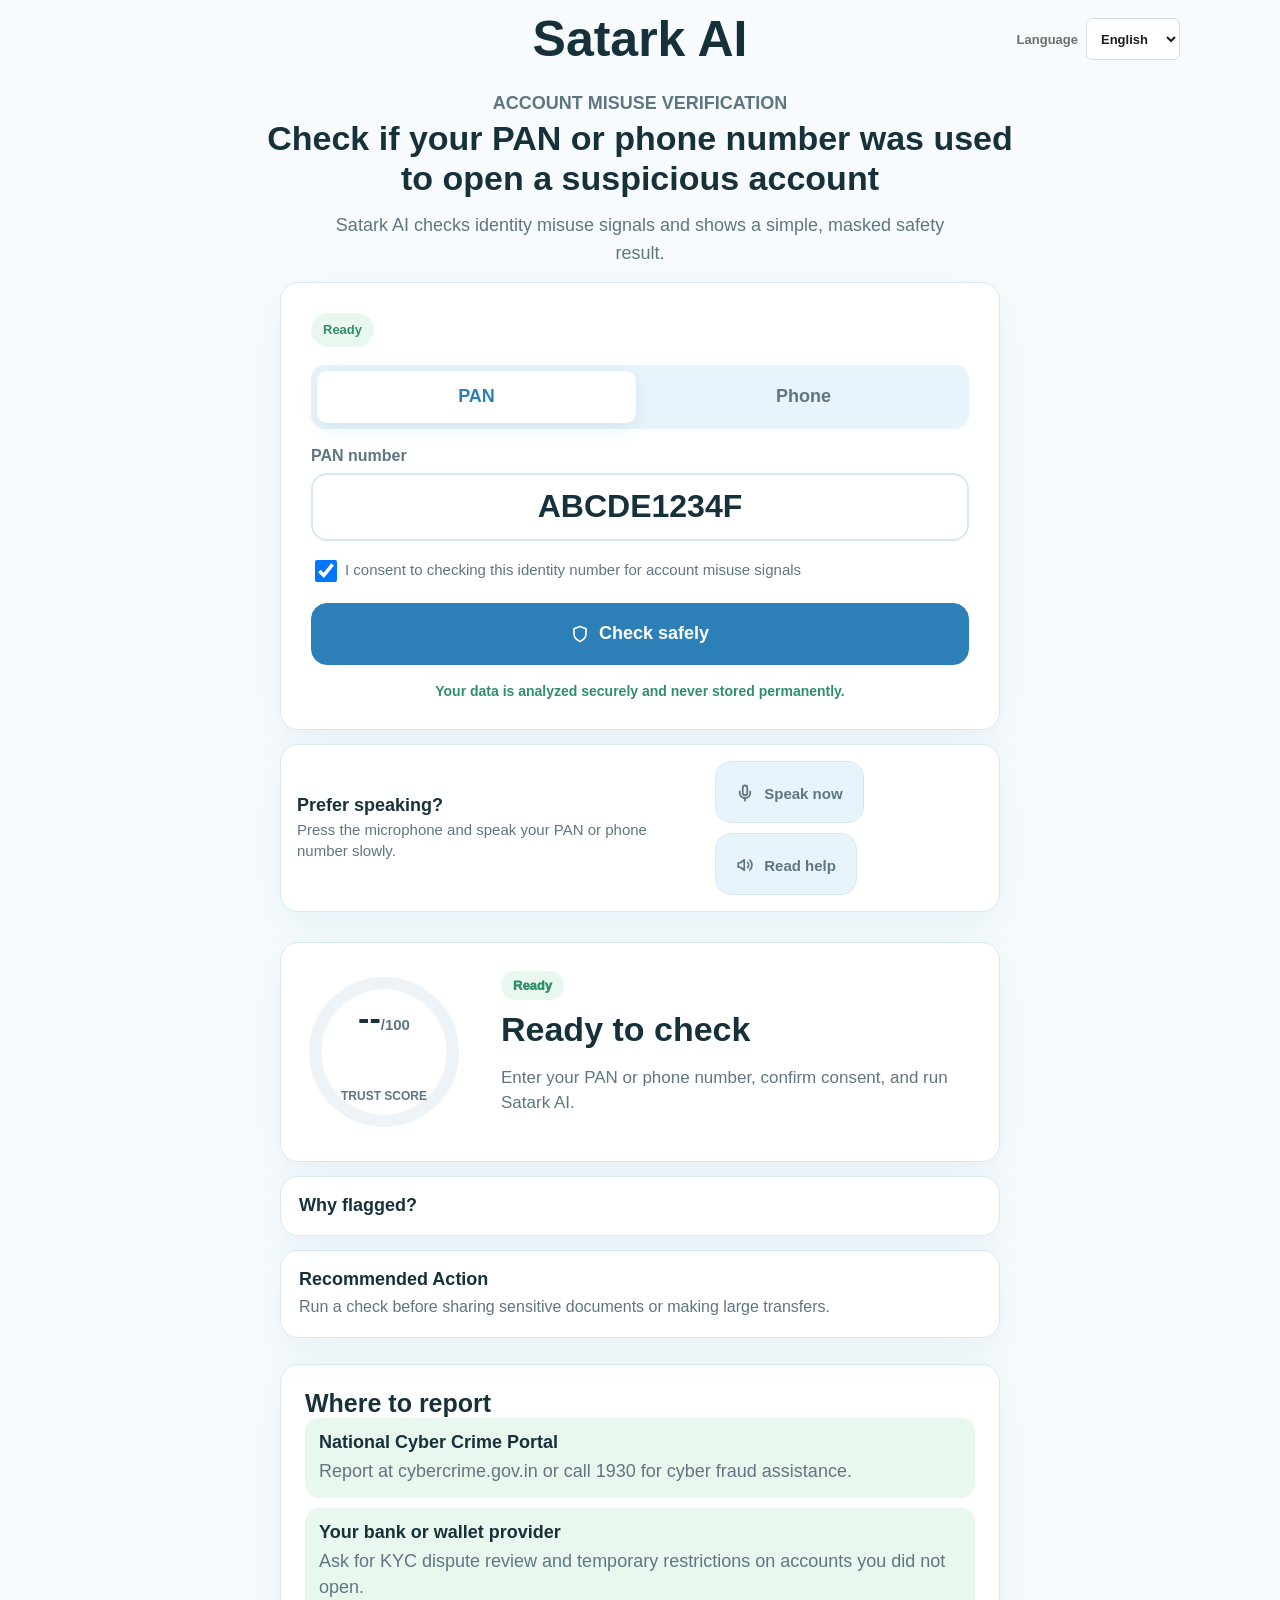
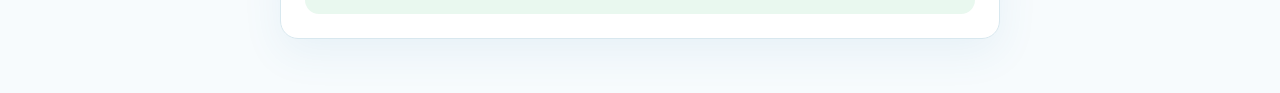
==== frontend/selfcheck.html @ 725f992f "Build adaptive mule intelligence prototype" ====
<!doctype html>
<html lang="en">
  <head>
    <meta charset="utf-8" />
    <meta name="viewport" content="width=device-width, initial-scale=1" />
    <title>Satark AI</title>
    <link rel="stylesheet" href="styles.css" />
  </head>
  <body class="selfcheck-page satark-page">
    <header class="satark-header">
      <div class="satark-brand">
        <h1>Satark AI</h1>
      </div>
      <div class="satark-header-actions">
        <label class="language-picker">
          <span data-i18n="language">Language</span>
          <select id="languageSelect" aria-label="Language">
            <option value="en">English</option>
            <option value="hi">हिन्दी</option>
            <option value="mr">मराठी</option>
            <option value="ta">தமிழ்</option>
            <option value="te">తెలుగు</option>
            <option value="pa">ਪੰਜਾਬੀ</option>
            <option value="kn">ಕನ್ನಡ</option>
            <option value="bn">বাংলা</option>
          </select>
        </label>
      </div>
    </header>

    <main class="satark-shell">
      <section class="satark-detection">
        <div class="satark-hero-copy">
          <p class="eyebrow" data-i18n="misuseVerification">Account misuse verification</p>
          <h2 data-i18n="heroTitle">Check if your PAN or phone number was used to open a suspicious account</h2>
          <p data-i18n="heroBody">Satark AI checks identity misuse signals and shows a simple, masked safety result.</p>
        </div>

        <form id="identityCheckForm" class="satark-search-card">
          <span id="consumerStatusBadge" class="satark-inline-status">Ready</span>

          <div class="satark-tabs" role="tablist" aria-label="Identity type">
            <button class="active" type="button" data-identity-type="pan">PAN</button>
            <button type="button" data-identity-type="phone">Phone</button>
          </div>

          <label class="satark-input-label">
            <span id="identityInputLabel">PAN number</span>
            <input name="identifier" value="ABCDE1234F" autocomplete="off" inputmode="text" required />
          </label>

          <label class="satark-consent">
            <input name="consent" type="checkbox" checked />
            <span data-i18n="consentText">I consent to checking this identity number for account misuse signals</span>
          </label>

          <button class="satark-primary" type="submit">
            <span data-icon="shield"></span>
            <span data-i18n="runSelfCheck">Check safely</span>
          </button>

          <p class="satark-microcopy" data-i18n="privacyCopy">Your data is analyzed securely and never stored permanently.</p>
        </form>

        <div class="satark-voice-card">
          <div>
            <strong data-i18n="voiceTitle">Prefer speaking?</strong>
            <span id="voiceStatus" data-i18n="voiceReady">Press the microphone and speak your PAN or phone number slowly.</span>
          </div>
          <div class="voice-actions">
            <button id="startVoice" class="satark-voice-button" type="button">
              <span data-icon="mic"></span>
              <span data-i18n="speakNow">Speak now</span>
            </button>
            <button id="readHelp" class="satark-soft-button" type="button">
              <span data-icon="volume"></span>
              <span data-i18n="readHelp">Read help</span>
            </button>
          </div>
        </div>
      </section>

      <section id="resultSection" class="satark-result-section" aria-live="polite">
        <div id="identityCheckResult" class="satark-result-card is-empty">
          <div class="satark-score-ring" style="--score: 0">
            <strong>--<small>/100</small></strong>
            <span data-i18n="trustScore">Trust Score</span>
          </div>
          <div class="satark-result-copy">
            <span class="satark-risk-badge safe" data-i18n="ready">Ready</span>
            <h2 data-i18n="readyToCheck">Ready to check</h2>
            <p data-i18n="readyBody">Enter your PAN or phone number, confirm consent, and run Satark AI.</p>
          </div>
        </div>

        <details id="whyFlagged" class="satark-accordion">
          <summary data-i18n="whyFlagged">Why flagged?</summary>
          <ul id="flagReasons">
            <li data-i18n="noFlagYet">No check has been run yet.</li>
          </ul>
        </details>

        <div id="nextSteps" class="satark-recommendation">
          <strong data-i18n="recommendedAction">Recommended Action</strong>
          <span data-i18n="readyRecommendation">Run a check before sharing sensitive documents or making large transfers.</span>
        </div>

      </section>

      <section class="satark-help">
        <h2 data-i18n="contactHeading">Where to report</h2>
        <div class="satark-help-list">
          <article>
            <strong data-i18n="cyberPortal">National Cyber Crime Portal</strong>
            <p data-i18n="cyberDetail">Report at cybercrime.gov.in or call 1930 for cyber fraud assistance.</p>
          </article>
          <article>
            <strong data-i18n="bankContact">Your bank or wallet provider</strong>
            <p data-i18n="bankDetail">Ask for KYC dispute review and temporary restrictions on accounts you did not open.</p>
          </article>
        </div>
      </section>
    </main>

    <script src="selfcheck.js"></script>
  </body>
</html>
---- frontend/styles.css ----
:root {
  color-scheme: light;
  --bg: #f6f7f4;
  --surface: #ffffff;
  --surface-soft: #eef3f0;
  --ink: #18201f;
  --muted: #66716d;
  --line: #d8ded9;
  --brand: #166064;
  --brand-2: #5f7f3b;
  --danger: #b73535;
  --danger-strong: #a92828;
  --warning: #b36b16;
  --success: #24714d;
  --hold: #2c4f7f;
  --shadow-sm: 0 1px 2px rgba(24, 32, 31, 0.06), 0 4px 14px rgba(24, 32, 31, 0.05);
  --shadow-md: 0 3px 8px rgba(24, 32, 31, 0.08), 0 12px 28px rgba(24, 32, 31, 0.07);
  --space: 16px;
  font-family: Inter, ui-sans-serif, system-ui, -apple-system, BlinkMacSystemFont, "Segoe UI", sans-serif;
}

* {
  box-sizing: border-box;
}

body {
  margin: 0;
  min-height: 100vh;
  background: var(--bg);
  color: var(--ink);
}

button {
  font: inherit;
}

a {
  text-decoration: none;
}

.app-header {
  display: flex;
  align-items: center;
  justify-content: space-between;
  gap: 20px;
  padding: 22px 28px;
  border-bottom: 1px solid var(--line);
  background: rgba(255, 255, 255, 0.92);
  box-shadow: 0 1px 10px rgba(24, 32, 31, 0.04);
  position: sticky;
  top: 0;
  z-index: 10;
}

.eyebrow {
  margin: 0 0 5px;
  color: var(--muted);
  font-size: 11px;
  font-weight: 700;
  letter-spacing: 0;
  text-transform: uppercase;
}

h1,
h2,
h3 {
  margin: 0;
  letter-spacing: 0;
}

h1 {
  font-size: clamp(24px, 4vw, 34px);
}

h2 {
  font-size: 19px;
  font-weight: 800;
}

h2 small {
  color: var(--muted);
  font-size: 12px;
  font-weight: 700;
  margin-left: 8px;
}

h3 {
  font-size: 14px;
}

.header-actions,
.panel-heading,
.segmented,
.text-button,
.primary-button {
  display: flex;
  align-items: center;
}

.header-actions {
  gap: 10px;
}

.live-pill {
  display: inline-flex;
  align-items: center;
  gap: 7px;
  min-height: 32px;
  border: 1px solid rgba(36, 113, 77, 0.28);
  border-radius: 999px;
  padding: 0 10px;
  color: var(--success);
  background: rgba(36, 113, 77, 0.1);
  font-size: 11px;
  font-weight: 900;
}

.live-pill i {
  width: 7px;
  height: 7px;
  border-radius: 50%;
  background: var(--success);
  box-shadow: 0 0 0 0 rgba(36, 113, 77, 0.45);
  animation: liveBlink 1.25s ease-out infinite;
}

.primary-button,
.text-button,
.icon-button,
.segmented button {
  border: 1px solid var(--line);
  background: var(--surface);
  color: var(--ink);
  border-radius: 6px;
  min-height: 38px;
  cursor: pointer;
}

.primary-button {
  gap: 8px;
  padding: 0 14px;
  background: var(--brand);
  border-color: var(--brand);
  color: #fff;
  font-weight: 700;
}

.text-button {
  gap: 7px;
  padding: 0 11px;
}

.icon-button {
  width: 40px;
  display: grid;
  place-items: center;
}

[data-icon] {
  width: 18px;
  height: 18px;
  display: inline-block;
  background: currentColor;
  mask-size: contain;
  mask-repeat: no-repeat;
  mask-position: center;
}

[data-icon="pause"] { mask-image: url("data:image/svg+xml,%3Csvg xmlns='http://www.w3.org/2000/svg' viewBox='0 0 24 24' fill='none' stroke='black' stroke-width='2.4' stroke-linecap='round'%3E%3Crect x='6' y='4' width='4' height='16'/%3E%3Crect x='14' y='4' width='4' height='16'/%3E%3C/svg%3E"); }
[data-icon="play"] { mask-image: url("data:image/svg+xml,%3Csvg xmlns='http://www.w3.org/2000/svg' viewBox='0 0 24 24' fill='black'%3E%3Cpath d='M8 5v14l11-7z'/%3E%3C/svg%3E"); }
[data-icon="zap"] { mask-image: url("data:image/svg+xml,%3Csvg xmlns='http://www.w3.org/2000/svg' viewBox='0 0 24 24' fill='black'%3E%3Cpath d='M13 2 3 14h7l-1 8 10-12h-7z'/%3E%3C/svg%3E"); }
[data-icon="check"] { mask-image: url("data:image/svg+xml,%3Csvg xmlns='http://www.w3.org/2000/svg' viewBox='0 0 24 24' fill='none' stroke='black' stroke-width='3' stroke-linecap='round' stroke-linejoin='round'%3E%3Cpath d='m20 6-11 11-5-5'/%3E%3C/svg%3E"); }
[data-icon="database"] { mask-image: url("data:image/svg+xml,%3Csvg xmlns='http://www.w3.org/2000/svg' viewBox='0 0 24 24' fill='none' stroke='black' stroke-width='2'%3E%3Cellipse cx='12' cy='5' rx='8' ry='3'/%3E%3Cpath d='M4 5v14c0 1.7 3.6 3 8 3s8-1.3 8-3V5'/%3E%3Cpath d='M4 12c0 1.7 3.6 3 8 3s8-1.3 8-3'/%3E%3C/svg%3E"); }
[data-icon="link"] { mask-image: url("data:image/svg+xml,%3Csvg xmlns='http://www.w3.org/2000/svg' viewBox='0 0 24 24' fill='none' stroke='black' stroke-width='2.4' stroke-linecap='round'%3E%3Cpath d='M10 13a5 5 0 0 0 7.1 0l2-2a5 5 0 0 0-7.1-7.1l-1.1 1.1'/%3E%3Cpath d='M14 11a5 5 0 0 0-7.1 0l-2 2A5 5 0 0 0 12 20.1l1.1-1.1'/%3E%3C/svg%3E"); }
[data-icon="activity"] { mask-image: url("data:image/svg+xml,%3Csvg xmlns='http://www.w3.org/2000/svg' viewBox='0 0 24 24' fill='none' stroke='black' stroke-width='2.3' stroke-linecap='round' stroke-linejoin='round'%3E%3Cpath d='M22 12h-4l-3 8-6-16-3 8H2'/%3E%3C/svg%3E"); }
[data-icon="shield"] { mask-image: url("data:image/svg+xml,%3Csvg xmlns='http://www.w3.org/2000/svg' viewBox='0 0 24 24' fill='none' stroke='black' stroke-width='2.2' stroke-linejoin='round'%3E%3Cpath d='M12 22s8-4 8-10V5l-8-3-8 3v7c0 6 8 10 8 10z'/%3E%3C/svg%3E"); }
[data-icon="refresh"] { mask-image: url("data:image/svg+xml,%3Csvg xmlns='http://www.w3.org/2000/svg' viewBox='0 0 24 24' fill='none' stroke='black' stroke-width='2.2' stroke-linecap='round' stroke-linejoin='round'%3E%3Cpath d='M21 12a9 9 0 0 1-15 6.7L3 16'/%3E%3Cpath d='M3 12a9 9 0 0 1 15-6.7L21 8'/%3E%3C/svg%3E"); }
[data-icon="mic"] { mask-image: url("data:image/svg+xml,%3Csvg xmlns='http://www.w3.org/2000/svg' viewBox='0 0 24 24' fill='none' stroke='black' stroke-width='2.4' stroke-linecap='round' stroke-linejoin='round'%3E%3Cpath d='M12 2a3 3 0 0 0-3 3v7a3 3 0 0 0 6 0V5a3 3 0 0 0-3-3Z'/%3E%3Cpath d='M19 10v2a7 7 0 0 1-14 0v-2'/%3E%3Cpath d='M12 19v3'/%3E%3C/svg%3E"); }
[data-icon="volume"] { mask-image: url("data:image/svg+xml,%3Csvg xmlns='http://www.w3.org/2000/svg' viewBox='0 0 24 24' fill='none' stroke='black' stroke-width='2.3' stroke-linecap='round' stroke-linejoin='round'%3E%3Cpath d='M11 5 6 9H3v6h3l5 4V5Z'/%3E%3Cpath d='M15.5 8.5a5 5 0 0 1 0 7'/%3E%3Cpath d='M18.5 5.5a9 9 0 0 1 0 13'/%3E%3C/svg%3E"); }
[data-icon="upload"] { mask-image: url("data:image/svg+xml,%3Csvg xmlns='http://www.w3.org/2000/svg' viewBox='0 0 24 24' fill='none' stroke='black' stroke-width='2.3' stroke-linecap='round' stroke-linejoin='round'%3E%3Cpath d='M12 16V4'/%3E%3Cpath d='m7 9 5-5 5 5'/%3E%3Cpath d='M20 16.5V20H4v-3.5'/%3E%3C/svg%3E"); }

.workspace {
  padding: 24px 28px 36px;
}

.metrics-strip {
  display: grid;
  grid-template-columns: repeat(5, minmax(0, 1fr));
  gap: var(--space);
  margin-bottom: var(--space);
}

.metrics-strip article,
.panel {
  background: var(--surface);
  border: 1px solid var(--line);
  border-radius: 8px;
  box-shadow: var(--shadow-sm);
  transition: transform 160ms ease, box-shadow 160ms ease, border-color 160ms ease;
}

.metrics-strip article {
  position: relative;
  padding: 18px;
  overflow: hidden;
}

.metrics-strip article:hover,
.panel:hover {
  transform: translateY(-1px);
  box-shadow: var(--shadow-md);
}

.risk-card::before {
  content: "";
  position: absolute;
  inset: 0;
  opacity: 0.14;
  pointer-events: none;
}

.risk-card.safe::before {
  background: #24714d;
}

.risk-card.review::before {
  background: #d89823;
}

.risk-card.freeze::before {
  background: #b73535;
}

.risk-card.prevented::before {
  background: #2c4f7f;
}

.risk-card.learning::before {
  background: #166064;
}

.risk-card.freeze,
.risk-card.prevented {
  animation: riskPulse 2.4s ease-in-out infinite;
}

.metrics-strip span,
.item-meta,
.alert-meta,
small {
  color: var(--muted);
  font-size: 12px;
}

.metrics-strip strong {
  position: relative;
  display: block;
  margin-top: 8px;
  font-size: 27px;
  line-height: 1.05;
}

.adaptive-ticker {
  display: flex;
  align-items: center;
  gap: 14px;
  margin-bottom: var(--space);
  padding: 16px 18px;
  border: 1px solid #b9d5d1;
  border-radius: 8px;
  background: #eff9f7;
  box-shadow: 0 0 0 0 rgba(22, 96, 100, 0.24);
  animation: fraudPulse 2s ease-in-out infinite;
}

.adaptive-ticker strong,
.adaptive-ticker span {
  display: block;
}

.adaptive-ticker span {
  color: var(--muted);
  font-size: 13px;
  margin-top: 3px;
}

.pulse-dot {
  width: 16px;
  height: 16px;
  border-radius: 50%;
  background: var(--brand);
  box-shadow: 0 0 0 0 rgba(22, 96, 100, 0.5);
  animation: dotPulse 1.25s ease-out infinite;
  flex: 0 0 auto;
}

.operations-grid {
  display: grid;
  grid-template-columns: minmax(320px, 1.25fr) minmax(300px, 0.8fr);
  gap: var(--space);
}

.ingest-panel {
  grid-column: 1 / -1;
}

.ingest-form,
.identity-form {
  display: grid;
}

.ingest-form {
  grid-template-columns: repeat(4, minmax(0, 1fr)) auto;
  gap: 12px;
  align-items: end;
  padding: 14px 16px 16px;
}

.ingest-form label,
.identity-form label {
  color: var(--muted);
  display: grid;
  gap: 6px;
  font-size: 12px;
  font-weight: 700;
}

.ingest-form input,
.ingest-form select,
.identity-form input {
  width: 100%;
  min-height: 38px;
  border: 1px solid var(--line);
  border-radius: 6px;
  background: #fff;
  color: var(--ink);
  font: inherit;
  padding: 0 10px;
}

.ingest-form button {
  justify-content: center;
  white-space: nowrap;
}

.identity-form {
  grid-template-columns: 150px minmax(180px, 1fr) minmax(190px, 0.9fr) auto;
  gap: 12px;
  align-items: end;
  padding: 14px 16px 16px;
}

.identity-type {
  align-self: end;
}

.consent-row {
  grid-template-columns: 18px 1fr;
  align-items: center;
  gap: 8px;
  min-height: 38px;
  color: var(--ink);
}

.consent-row input {
  min-height: auto;
}

.identity-result {
  margin: 0 16px 14px;
  border: 1px solid var(--line);
  border-radius: 7px;
  background: var(--surface-soft);
  padding: 13px;
}

.identity-result.review {
  border-color: rgba(179, 107, 22, 0.34);
  background: rgba(179, 107, 22, 0.08);
}

.identity-result.urgent {
  border-color: rgba(169, 40, 40, 0.34);
  background: rgba(169, 40, 40, 0.08);
}

.identity-result.clear {
  border-color: rgba(36, 113, 77, 0.26);
  background: rgba(36, 113, 77, 0.08);
}

.identity-result strong,
.identity-result span {
  display: block;
}

.identity-result span,
.identity-result li span,
.identity-history-item span {
  color: var(--muted);
  font-size: 12px;
  line-height: 1.45;
}

.identity-result ul {
  margin: 10px 0 0;
  padding-left: 18px;
}

.identity-result li + li {
  margin-top: 8px;
}

.identity-history {
  display: grid;
  grid-template-columns: repeat(2, minmax(0, 1fr));
  gap: 8px;
  padding: 0 16px 16px;
}

.identity-history-item {
  border: 1px solid var(--line);
  border-radius: 7px;
  background: #fff;
  padding: 10px;
}

.identity-history-item.review {
  border-color: rgba(179, 107, 22, 0.28);
}

.identity-history-item.urgent {
  border-color: rgba(169, 40, 40, 0.32);
}

.selfcheck-page {
  background:
    linear-gradient(180deg, #f8faf7 0, #eef5f2 100%);
  font-size: 18px;
}

.selfcheck-header {
  position: static;
}

.selfcheck-shell {
  width: min(1180px, calc(100% - 32px));
  margin: 0 auto;
  padding: 24px 0 40px;
}

.selfcheck-intro {
  display: grid;
  grid-template-columns: minmax(0, 1fr) minmax(260px, 0.45fr);
  gap: 24px;
  align-items: end;
  margin-bottom: 18px;
}

.selfcheck-intro h2 {
  max-width: 760px;
  font-size: clamp(28px, 5vw, 46px);
  line-height: 1.05;
}

.selfcheck-intro p {
  max-width: 720px;
  color: var(--muted);
  font-size: 18px;
  line-height: 1.6;
}

.language-picker {
  display: flex;
  align-items: center;
  gap: 8px;
  color: var(--muted);
  font-size: 13px;
  font-weight: 800;
}

.language-picker select {
  min-height: 42px;
  border: 1px solid var(--line);
  border-radius: 6px;
  background: #fff;
  color: var(--ink);
  font: inherit;
  padding: 0 10px;
}

.selfcheck-trust-strip {
  display: grid;
  gap: 8px;
}

.selfcheck-trust-strip span {
  display: flex;
  justify-content: space-between;
  gap: 14px;
  border: 1px solid var(--line);
  border-radius: 7px;
  background: #fff;
  color: var(--muted);
  padding: 12px 14px;
  font-size: 15px;
}

.selfcheck-trust-strip strong {
  color: var(--ink);
}

.selfcheck-grid {
  display: grid;
  grid-template-columns: minmax(0, 1fr);
  gap: var(--space);
  max-width: 820px;
  margin: 0 auto;
}

.voice-panel {
  display: flex;
  align-items: center;
  justify-content: space-between;
  gap: 16px;
  padding: 18px;
  margin-bottom: var(--space);
  background: #fff;
}

.voice-copy {
  display: grid;
  gap: 5px;
}

.voice-copy span {
  color: var(--muted);
  font-size: 16px;
  line-height: 1.45;
}

.voice-actions {
  display: flex;
  gap: 10px;
  flex-wrap: wrap;
}

.voice-button {
  display: inline-flex;
  align-items: center;
  justify-content: center;
  gap: 10px;
  min-height: 56px;
  border: 1px solid var(--danger-strong);
  border-radius: 8px;
  background: var(--danger-strong);
  color: #fff;
  cursor: pointer;
  font: inherit;
  font-weight: 900;
  padding: 0 20px;
}

.voice-button.listening {
  animation: blinkSeverity 1s steps(2, jump-none) infinite;
}

.large-touch {
  min-height: 56px;
  font-weight: 800;
}

.selfcheck-form {
  display: grid;
  gap: 16px;
  padding: 20px;
}

.selfcheck-form label {
  color: var(--muted);
  display: grid;
  gap: 7px;
  font-size: 16px;
  font-weight: 800;
}

.selfcheck-form input {
  width: 100%;
  min-height: 58px;
  border: 1px solid var(--line);
  border-radius: 6px;
  background: #fff;
  color: var(--ink);
  font: inherit;
  padding: 0 14px;
  font-size: 22px;
}

.selfcheck-form .primary-button {
  justify-content: center;
  min-height: 58px;
  font-size: 19px;
}

.selfcheck-result {
  min-height: 210px;
  margin: 18px;
  display: grid;
  align-content: center;
  gap: 8px;
}

.next-steps {
  margin: 0 18px 18px;
  border: 1px solid var(--line);
  border-radius: 7px;
  background: #fff;
  padding: 15px;
}

.next-steps.review {
  border-color: rgba(179, 107, 22, 0.34);
}

.next-steps.urgent {
  border-color: rgba(169, 40, 40, 0.34);
}

.next-steps strong,
.next-steps span {
  display: block;
}

.next-steps span {
  color: var(--muted);
  font-size: 16px;
  line-height: 1.45;
  margin-top: 4px;
}

.selfcheck-history {
  grid-template-columns: 1fr;
  padding: 18px;
}

.guidance-list {
  display: grid;
  gap: 1px;
  background: var(--line);
}

.guidance-list article {
  display: grid;
  grid-template-columns: 24px 1fr;
  gap: 12px;
  background: #fff;
  padding: 16px 18px;
}

.guidance-list [data-icon] {
  color: var(--brand);
}

.guidance-list p {
  color: var(--muted);
  font-size: 16px;
  line-height: 1.45;
  margin: 4px 0 0;
}

.report-contacts {
  display: grid;
  gap: 8px;
  margin-top: 12px;
}

.report-contacts li {
  line-height: 1.4;
}

.satark-page {
  --satark-bg: #f7fbfd;
  --satark-blue: #2d7fb8;
  --satark-blue-soft: #e8f4fb;
  --satark-green: #2f8f68;
  --satark-green-soft: #e9f8ef;
  --satark-ink: #17313b;
  --satark-muted: #5f7680;
  --satark-line: #d8e8ef;
  background: var(--satark-bg);
  color: var(--satark-ink);
  font-family: "Segoe UI", Arial, "Noto Sans", sans-serif;
}

.satark-header {
  display: grid;
  grid-template-columns: 1fr auto 1fr;
  align-items: center;
  gap: 16px;
  width: min(1080px, calc(100% - 32px));
  margin: 0 auto;
  padding: 10px 0 0;
}

.satark-brand {
  grid-column: 2;
  text-align: center;
}

.satark-header h1 {
  font-size: clamp(32px, 6vw, 50px);
  font-weight: 650;
  letter-spacing: 0;
}

.satark-header-actions {
  display: flex;
  align-items: center;
  gap: 12px;
  flex-wrap: wrap;
  grid-column: 3;
  justify-self: end;
}

.satark-status,
.satark-inline-status {
  display: inline-flex;
  align-items: center;
  width: fit-content;
  min-height: 34px;
  border-radius: 999px;
  background: var(--satark-green-soft);
  color: var(--satark-green);
  font-size: 13px;
  font-weight: 900;
  padding: 0 12px;
}

.satark-status.danger,
.satark-inline-status.danger {
  background: #fff0f0;
  color: #b04444;
}

.satark-inline-status.watch {
  background: #fff5df;
  color: #9b6817;
}

.satark-shell {
  width: min(1080px, calc(100% - 24px));
  margin: 0 auto;
  padding: 0 0 36px;
}

.satark-detection {
  min-height: calc(100svh - 80px);
  display: grid;
  align-content: start;
  gap: 14px;
  padding: 8px 0 30px;
}

.satark-hero-copy {
  max-width: 760px;
  margin: 0 auto;
  text-align: center;
}

.satark-page .eyebrow {
  font-weight: 700;
}

.satark-page strong,
.satark-page h2,
.satark-page label {
  letter-spacing: 0;
}

.satark-hero-copy h2 {
  font-size: clamp(22px, 4vw, 34px);
  line-height: 1.18;
  font-weight: 650;
}

.satark-hero-copy p {
  color: var(--satark-muted);
  font-size: 18px;
  line-height: 1.55;
  margin: 14px auto 0;
  max-width: 650px;
}

.satark-search-card,
.satark-result-card,
.satark-accordion,
.satark-recommendation,
.satark-upload-section,
.satark-help,
.satark-voice-card {
  border: 1px solid var(--satark-line);
  border-radius: 18px;
  background: rgba(255, 255, 255, 0.96);
  box-shadow: 0 14px 40px rgba(45, 127, 184, 0.08);
}

.satark-search-card {
  display: grid;
  gap: 18px;
  width: min(720px, 100%);
  margin: 0 auto;
  padding: clamp(18px, 4vw, 30px);
}

.satark-tabs {
  display: grid;
  grid-template-columns: 1fr 1fr;
  gap: 8px;
  padding: 6px;
  border-radius: 14px;
  background: var(--satark-blue-soft);
}

.satark-tabs button {
  min-height: 52px;
  border: 0;
  border-radius: 10px;
  background: transparent;
  color: var(--satark-muted);
  cursor: pointer;
  font: inherit;
  font-weight: 700;
}

.satark-tabs button.active {
  background: #fff;
  color: var(--satark-blue);
  box-shadow: 0 4px 18px rgba(45, 127, 184, 0.12);
}

.satark-input-label {
  display: grid;
  gap: 8px;
  color: var(--satark-muted);
  font-size: 16px;
  font-weight: 700;
}

.satark-input-label input {
  width: 100%;
  min-height: 68px;
  border: 2px solid var(--satark-line);
  border-radius: 16px;
  background: #fff;
  color: var(--satark-ink);
  font: inherit;
  font-size: clamp(22px, 6vw, 32px);
  font-weight: 800;
  text-align: center;
  padding: 0 16px;
}

.satark-input-label input:focus {
  outline: 4px solid rgba(45, 127, 184, 0.15);
  border-color: var(--satark-blue);
}

.satark-consent {
  display: grid;
  grid-template-columns: 24px 1fr;
  gap: 10px;
  align-items: start;
  color: var(--satark-muted);
  font-size: 15px;
  line-height: 1.45;
}

.satark-consent input {
  width: 22px;
  height: 22px;
  margin-top: 1px;
}

.satark-primary,
.satark-voice-button,
.satark-soft-button {
  display: inline-flex;
  align-items: center;
  justify-content: center;
  gap: 10px;
  min-height: 62px;
  border-radius: 16px;
  cursor: pointer;
  font: inherit;
  font-size: 18px;
  font-weight: 700;
  padding: 0 20px;
}

.satark-primary {
  border: 1px solid var(--satark-blue);
  background: var(--satark-blue);
  color: #fff;
}

.satark-soft-button,
.satark-voice-button {
  border: 1px solid var(--satark-line);
  background: var(--satark-blue-soft);
  color: var(--satark-blue);
}

.satark-microcopy {
  margin: 0;
  color: var(--satark-green);
  font-size: 14px;
  font-weight: 800;
  text-align: center;
}

.satark-voice-card {
  width: min(720px, 100%);
  margin: 0 auto;
  display: flex;
  align-items: center;
  justify-content: space-between;
  gap: 14px;
  padding: 16px;
}

.satark-voice-card strong,
.satark-voice-card span {
  display: block;
}

.satark-voice-card span {
  color: var(--satark-muted);
  font-size: 15px;
  line-height: 1.4;
  margin-top: 3px;
}

.satark-result-section {
  display: grid;
  gap: 14px;
  width: min(720px, 100%);
  margin: 0 auto 26px;
  scroll-margin-top: 20px;
}

.satark-result-card {
  display: grid;
  grid-template-columns: 170px 1fr;
  gap: 22px;
  align-items: center;
  padding: clamp(18px, 4vw, 28px);
}

.satark-score-ring {
  --score: 0;
  width: 150px;
  aspect-ratio: 1;
  border-radius: 50%;
  display: grid;
  place-items: center;
  text-align: center;
  background:
    radial-gradient(circle at center, #fff 58%, transparent 60%),
    conic-gradient(var(--ring-color, var(--satark-green)) calc(var(--score) * 1%), #edf3f6 0);
}

.satark-score-ring strong {
  display: block;
  font-size: 34px;
  line-height: 1;
}

.satark-score-ring small {
  color: var(--satark-muted);
  font-size: 15px;
  font-weight: 900;
}

.satark-score-ring span {
  display: block;
  color: var(--satark-muted);
  font-size: 12px;
  font-weight: 900;
  margin-top: 5px;
  text-transform: uppercase;
}

.satark-score-ring.safe {
  --ring-color: var(--satark-green);
}

.satark-score-ring.watch {
  --ring-color: #d99a2b;
}

.satark-score-ring.danger {
  --ring-color: #d45b5b;
}

.satark-result-copy h2 {
  font-size: clamp(23px, 5vw, 34px);
  line-height: 1.12;
  margin-top: 10px;
}

.satark-result-copy p,
.satark-match-list span {
  color: var(--satark-muted);
  font-size: 17px;
  line-height: 1.5;
}

.satark-risk-badge {
  display: inline-flex;
  width: fit-content;
  border-radius: 999px;
  padding: 7px 12px;
  font-size: 13px;
  font-weight: 950;
}

.satark-risk-badge.safe {
  background: var(--satark-green-soft);
  color: var(--satark-green);
}

.satark-risk-badge.watch {
  background: #fff5df;
  color: #9b6817;
}

.satark-risk-badge.danger {
  background: #fff0f0;
  color: #b04444;
}

.satark-accordion {
  padding: 0;
  overflow: hidden;
}

.satark-accordion summary {
  cursor: pointer;
  min-height: 58px;
  display: flex;
  align-items: center;
  padding: 0 18px;
  color: var(--satark-ink);
  font-weight: 900;
}

.satark-accordion ul {
  margin: 0;
  padding: 0 22px 18px 40px;
  color: var(--satark-muted);
  line-height: 1.7;
}

.satark-recommendation {
  padding: 18px;
}

.satark-recommendation strong {
  display: block;
  font-size: 18px;
}

.satark-recommendation span {
  display: block;
  color: var(--satark-muted);
  font-size: 16px;
  line-height: 1.5;
  margin-top: 5px;
}

.satark-upload-section,
.satark-help {
  width: min(720px, 100%);
  margin: 0 auto 18px;
  padding: clamp(18px, 4vw, 24px);
}

.satark-upload-section h2,
.satark-help h2 {
  font-size: 25px;
}

.satark-upload-section p {
  color: var(--satark-muted);
  line-height: 1.5;
}

.satark-upload-grid {
  display: grid;
  grid-template-columns: 1fr 1fr;
  gap: 12px;
  margin-top: 14px;
}

.satark-upload-box {
  min-height: 160px;
  border: 2px dashed #abd4e8;
  border-radius: 18px;
  display: grid;
  place-items: center;
  align-content: center;
  gap: 7px;
  color: var(--satark-blue);
  background: #fbfdff;
  text-align: center;
  cursor: pointer;
  padding: 16px;
}

.satark-upload-box input {
  display: none;
}

.satark-upload-box [data-icon] {
  width: 34px;
  height: 34px;
}

.satark-upload-box small {
  color: var(--satark-muted);
  font-size: 13px;
}

.satark-help-list {
  display: grid;
  gap: 10px;
}

.satark-help-list article {
  border-radius: 14px;
  background: var(--satark-green-soft);
  padding: 14px;
}

.satark-help-list p {
  color: var(--satark-muted);
  line-height: 1.45;
  margin: 5px 0 0;
}

@media (max-width: 720px) {
  .satark-header,
  .satark-header-actions,
  .satark-voice-card {
    align-items: stretch;
    flex-direction: column;
  }

  .satark-header {
    display: grid;
    grid-template-columns: 1fr;
  }

  .satark-brand,
  .satark-header-actions {
    grid-column: auto;
    justify-self: stretch;
    text-align: center;
  }

  .satark-detection {
    min-height: auto;
    padding-top: 12px;
  }

  .satark-result-card {
    grid-template-columns: 1fr;
    justify-items: center;
    text-align: center;
  }

  .satark-upload-grid {
    grid-template-columns: 1fr;
  }

  .language-picker,
  .language-picker select,
  .satark-primary,
  .satark-voice-button,
  .satark-soft-button {
    width: 100%;
  }
}

.panel {
  min-width: 0;
  overflow: hidden;
}

.panel-heading {
  justify-content: space-between;
  gap: 12px;
  padding: 17px 18px;
  border-bottom: 1px solid var(--line);
}

.segmented {
  padding: 3px;
  border: 1px solid var(--line);
  border-radius: 7px;
  background: var(--surface-soft);
}

.segmented button {
  min-height: 30px;
  padding: 0 10px;
  border: 0;
  background: transparent;
  color: var(--muted);
}

.segmented button.active {
  background: var(--surface);
  color: var(--ink);
  box-shadow: 0 1px 3px rgba(0, 0, 0, 0.08);
}

.transaction-list,
.alert-queue {
  display: grid;
  gap: 10px;
  padding: 14px;
  max-height: 456px;
  overflow: auto;
  scroll-behavior: smooth;
}

.transaction-item,
.alert-item {
  border: 1px solid var(--line);
  border-radius: 7px;
  padding: 12px;
  background: #fff;
  box-shadow: 0 1px 5px rgba(24, 32, 31, 0.04);
  transition: transform 160ms ease, border-color 160ms ease, box-shadow 160ms ease;
}

.transaction-item {
  position: relative;
  animation: transactionFlow 420ms ease-out both;
}

.transaction-item:first-child {
  box-shadow: 0 0 0 1px rgba(22, 96, 100, 0.1), var(--shadow-sm);
}

.transaction-item:hover,
.alert-item:hover {
  transform: translateY(-1px);
  border-color: #c6d0ca;
  box-shadow: var(--shadow-sm);
}

.transaction-item::before {
  content: "";
  position: absolute;
  left: 0;
  top: 0;
  bottom: 0;
  width: 4px;
  background: var(--success);
}

.transaction-item.risk-review::before {
  background: var(--warning);
}

.transaction-item.risk-freeze::before {
  background: var(--danger-strong);
  animation: blinkSeverity 1s steps(2, jump-none) infinite;
}

.transaction-item.risk-freeze {
  border-color: rgba(169, 40, 40, 0.38);
  box-shadow: 0 0 0 1px rgba(169, 40, 40, 0.08), var(--shadow-sm);
}

.transaction-item.risk-review {
  border-color: rgba(179, 107, 22, 0.34);
}

.item-top,
.alert-top {
  display: flex;
  align-items: start;
  justify-content: space-between;
  gap: 10px;
}

.channel {
  font-weight: 800;
  color: var(--brand);
}

.amount {
  font-weight: 800;
}

.risk-chip {
  display: inline-flex;
  align-items: center;
  min-height: 22px;
  border-radius: 999px;
  padding: 2px 8px;
  font-size: 11px;
  font-weight: 800;
  margin-left: 8px;
  vertical-align: 1px;
}

.risk-chip.safe {
  color: var(--success);
  background: rgba(36, 113, 77, 0.12);
}

.risk-chip.review {
  color: var(--warning);
  background: rgba(179, 107, 22, 0.14);
}

.risk-chip.freeze {
  color: var(--danger-strong);
  background: rgba(169, 40, 40, 0.12);
}

.risk-meter {
  height: 7px;
  margin-top: 10px;
  border-radius: 999px;
  background: var(--surface-soft);
  overflow: hidden;
}

.risk-meter span {
  display: block;
  height: 100%;
  background: var(--success);
}

.risk-meter span.medium {
  background: var(--warning);
}

.risk-meter span.high {
  background: var(--danger);
}

.status-badge {
  white-space: nowrap;
  border-radius: 999px;
  padding: 5px 9px;
  color: var(--brand);
  background: #e7f3f1;
  font-size: 12px;
  font-weight: 800;
}

.status-badge.high,
.status-badge.block {
  color: #fff;
  background: var(--danger-strong);
  animation: blinkSeverity 1s steps(2, jump-none) infinite;
}

.status-badge.hold {
  color: #fff;
  background: var(--hold);
  animation: alertGlow 1.8s ease-in-out infinite;
}

.status-badge.medium {
  color: #fff;
  background: var(--warning);
}

.status-badge.neutral {
  color: var(--muted);
  background: var(--surface-soft);
}

.decision-detail {
  padding: 18px;
  display: grid;
  grid-template-columns: repeat(2, minmax(0, 1fr));
  gap: 12px;
}

.detail-cell {
  border: 1px solid var(--line);
  border-radius: 7px;
  padding: 12px;
  background: var(--surface-soft);
}

.detail-cell span {
  display: block;
  color: var(--muted);
  font-size: 12px;
  margin-bottom: 4px;
}

.detail-cell strong {
  font-size: 16px;
  overflow-wrap: anywhere;
}

.reason-box {
  margin: 0 18px 18px;
  border-top: 1px solid var(--line);
  padding-top: 14px;
}

.reason-box ul {
  margin: 10px 0 0;
  padding-left: 18px;
  color: var(--muted);
  line-height: 1.55;
}

.model-breakdown {
  display: grid;
  grid-template-columns: repeat(2, minmax(0, 1fr));
  gap: 10px;
  margin-top: 10px;
}

.model-chip {
  border: 1px solid var(--line);
  border-radius: 7px;
  background: var(--surface-soft);
  padding: 10px;
}

.model-chip span {
  display: block;
  color: var(--muted);
  font-size: 11px;
}

.model-chip strong {
  display: block;
  margin-top: 3px;
  font-size: 14px;
  line-height: 1.25;
  overflow-wrap: anywhere;
}

.feedback-actions {
  display: flex;
  gap: 8px;
  padding: 0 16px 16px;
  flex-wrap: wrap;
}

.feedback-actions .text-button {
  transition: transform 140ms ease, box-shadow 180ms ease, border-color 180ms ease, background 180ms ease;
}

.feedback-actions .text-button:active {
  transform: translateY(1px);
}

.feedback-actions .text-button.loading {
  color: var(--muted);
  background: var(--surface-soft);
  cursor: wait;
}

.feedback-actions .text-button.success {
  border-color: rgba(36, 113, 77, 0.35);
  background: rgba(36, 113, 77, 0.1);
  color: var(--success);
  box-shadow: 0 0 0 3px rgba(36, 113, 77, 0.09);
}

#falsePositive.success {
  border-color: rgba(179, 107, 22, 0.35);
  background: rgba(179, 107, 22, 0.1);
  color: var(--warning);
  box-shadow: 0 0 0 3px rgba(179, 107, 22, 0.09);
}

.feedback-status {
  margin: 0 18px 18px;
  border: 1px solid var(--line);
  border-radius: 7px;
  background: var(--surface-soft);
  color: var(--muted);
  font-size: 12px;
  line-height: 1.45;
  padding: 10px 12px;
  overflow-wrap: anywhere;
  transition: border-color 180ms ease, background 180ms ease, color 180ms ease;
}

.feedback-status.success {
  border-color: rgba(36, 113, 77, 0.28);
  background: rgba(36, 113, 77, 0.09);
  color: var(--success);
}

.feedback-status.review {
  border-color: rgba(179, 107, 22, 0.28);
  background: rgba(179, 107, 22, 0.09);
  color: var(--warning);
}

.graph-panel {
  grid-column: 1;
}

.queue-panel {
  grid-column: 2;
  grid-row: span 2;
}

canvas {
  display: block;
  width: 100%;
  height: 430px;
  cursor: pointer;
  background:
    radial-gradient(circle at 18% 22%, rgba(36, 113, 77, 0.08), transparent 28%),
    radial-gradient(circle at 78% 60%, rgba(183, 53, 53, 0.08), transparent 30%),
    #f9fbf8;
}

.graph-panel {
  position: relative;
}

.graph-tooltip {
  position: absolute;
  z-index: 4;
  max-width: 260px;
  border: 1px solid rgba(22, 96, 100, 0.2);
  border-radius: 7px;
  background: rgba(255, 255, 255, 0.96);
  box-shadow: var(--shadow-md);
  padding: 10px;
  color: var(--ink);
  font-size: 12px;
  pointer-events: none;
}

.graph-tooltip strong {
  display: block;
  margin-bottom: 4px;
}

.graph-tooltip span {
  display: block;
  color: var(--muted);
  line-height: 1.35;
}

.graph-inspector {
  border-top: 1px solid var(--line);
  padding: 16px 18px 18px;
  display: grid;
  gap: 8px;
  background: #fff;
}

.graph-inspector strong {
  font-size: 15px;
}

.graph-inspector span,
.graph-inspector li {
  color: var(--muted);
  font-size: 13px;
  line-height: 1.45;
}

.graph-inspector ul {
  margin: 2px 0 0;
  padding-left: 18px;
}

.architecture-panel {
  margin-top: var(--space);
}

.pipeline {
  display: grid;
  grid-template-columns: repeat(5, minmax(0, 1fr));
  gap: 1px;
  background: var(--line);
}

.pipeline div {
  min-height: 124px;
  padding: 18px;
  background: #fff;
  display: grid;
  align-content: start;
  gap: 8px;
}

.pipeline [data-icon] {
  color: var(--brand-2);
}

.pipeline strong,
.pipeline small {
  display: block;
}

@media (max-width: 980px) {
  .metrics-strip,
  .operations-grid,
  .pipeline,
  .ingest-form,
  .selfcheck-intro,
  .identity-form,
  .identity-history {
    grid-template-columns: 1fr 1fr;
  }

  .graph-panel,
  .queue-panel,
  .selfcheck-card,
  .selfcheck-result-panel,
  .selfcheck-history-panel,
  .selfcheck-info-panel {
    grid-column: auto;
    grid-row: auto;
  }
}

@media (max-width: 820px) {
  .voice-panel,
  .selfcheck-header .header-actions {
    align-items: stretch;
    flex-direction: column;
  }

  .voice-actions,
  .voice-button,
  .large-touch,
  .language-picker,
  .language-picker select {
    width: 100%;
  }
}

@keyframes transactionFlow {
  from {
    opacity: 0;
    transform: translateX(-14px);
  }
  to {
    opacity: 1;
    transform: translateX(0);
  }
}

@keyframes alertSlideIn {
  from {
    opacity: 0;
    transform: translateY(7px);
  }
  to {
    opacity: 1;
    transform: translateY(0);
  }
}

.alert-item {
  animation: alertSlideIn 260ms ease-out both;
}

.alert-item:first-child {
  border-color: rgba(183, 53, 53, 0.28);
  background: linear-gradient(90deg, rgba(183, 53, 53, 0.055), #fff 34%);
}

@keyframes blinkSeverity {
  50% {
    filter: brightness(1.35);
    box-shadow: 0 0 0 3px rgba(183, 53, 53, 0.16);
  }
}

@keyframes alertGlow {
  50% {
    box-shadow: 0 0 0 3px rgba(44, 79, 127, 0.16);
  }
}

@keyframes fraudPulse {
  50% {
    box-shadow: 0 0 0 5px rgba(22, 96, 100, 0.1);
  }
}

@keyframes dotPulse {
  70% {
    box-shadow: 0 0 0 12px rgba(22, 96, 100, 0);
  }
  100% {
    box-shadow: 0 0 0 0 rgba(22, 96, 100, 0);
  }
}

@keyframes riskPulse {
  50% {
    transform: translateY(-1px);
  }
}

@keyframes liveBlink {
  70% {
    box-shadow: 0 0 0 9px rgba(36, 113, 77, 0);
  }
  100% {
    box-shadow: 0 0 0 0 rgba(36, 113, 77, 0);
  }
}

@keyframes ingestionFlash {
  50% {
    color: var(--brand);
  }
}

.feed-active {
  animation: ingestionFlash 700ms ease;
}

@media (max-width: 680px) {
  .app-header,
  .panel-heading {
    align-items: stretch;
    flex-direction: column;
  }

  .workspace,
  .app-header {
    padding-left: 14px;
    padding-right: 14px;
  }

  .metrics-strip,
  .operations-grid,
    .pipeline,
    .decision-detail,
    .ingest-form,
    .selfcheck-intro,
    .identity-form,
    .identity-history,
    .model-breakdown {
    grid-template-columns: 1fr;
  }

  .header-actions {
    justify-content: space-between;
  }
}
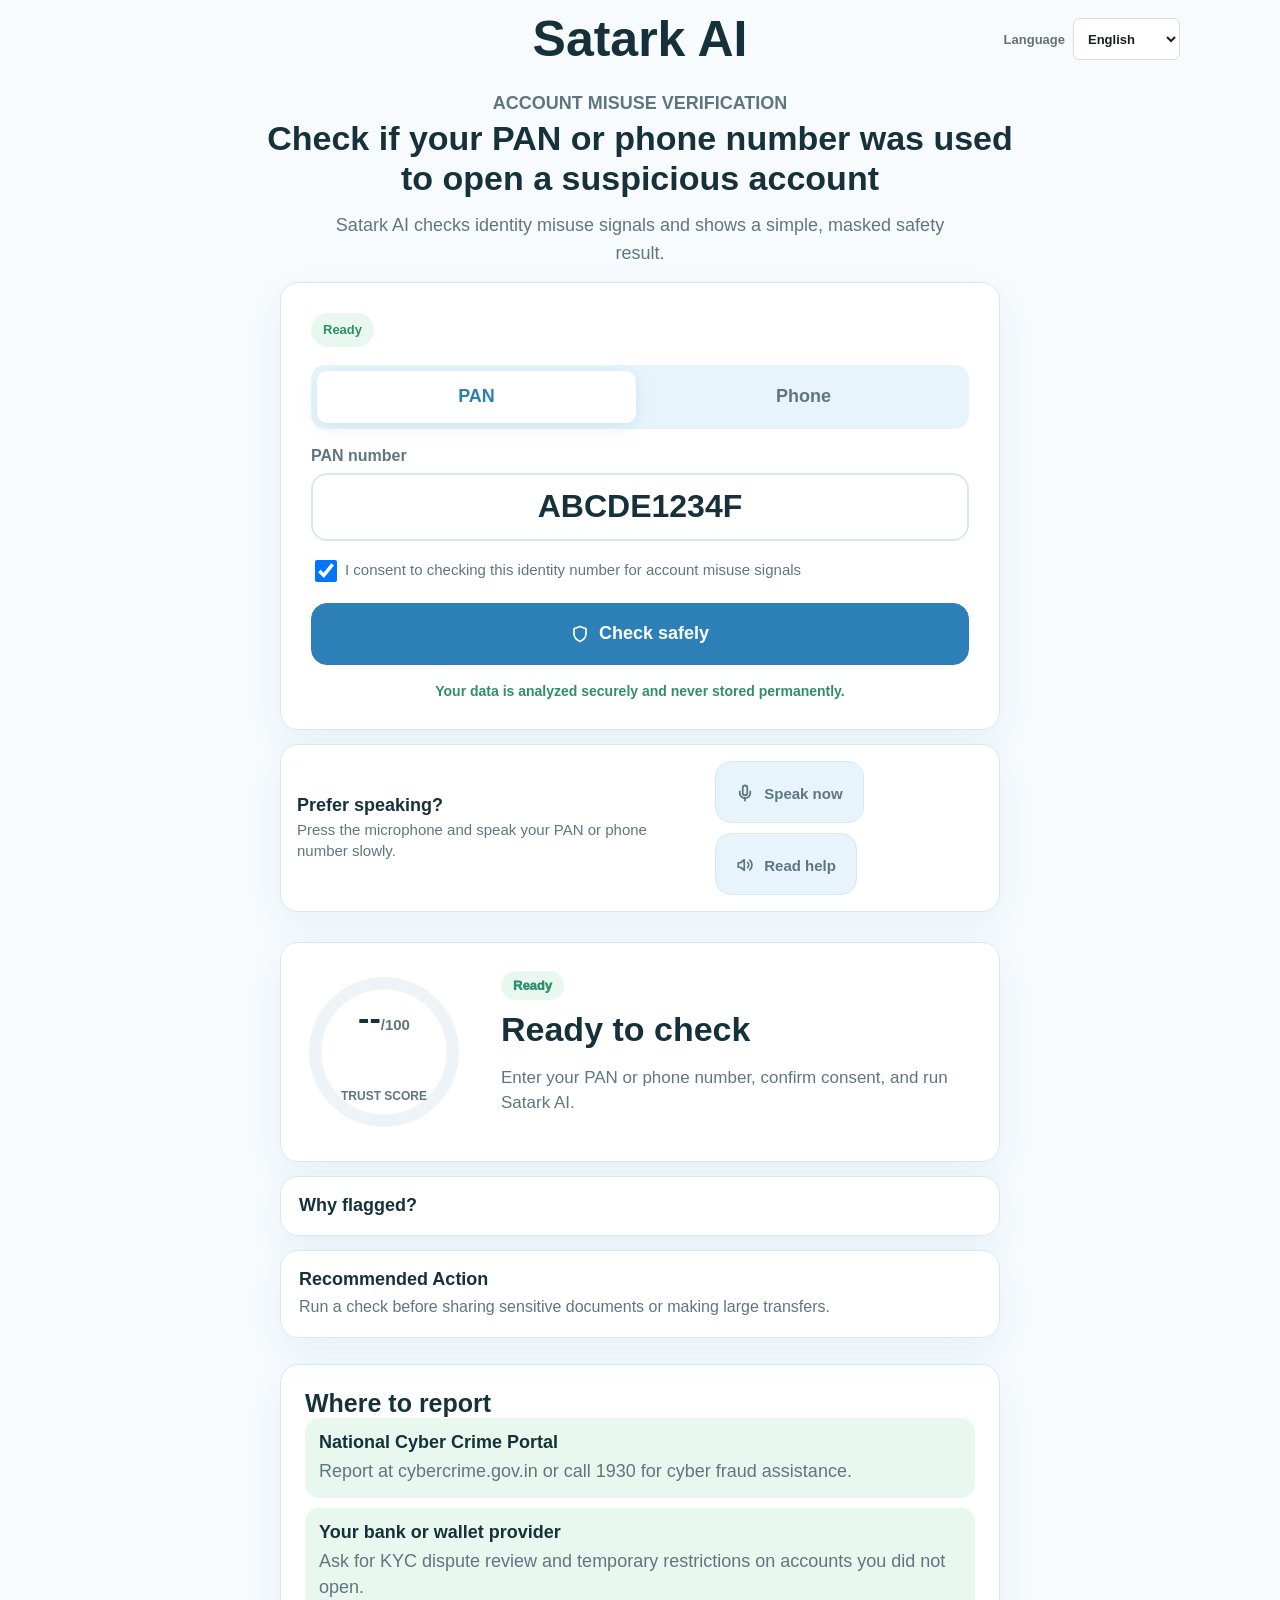
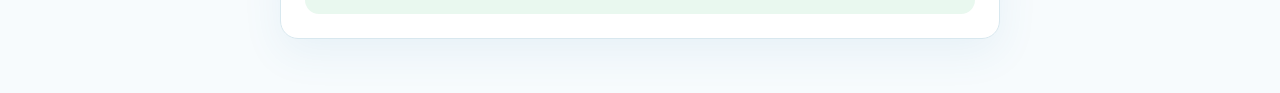
==== commit 8c7b0bde: "Add adaptation ledger and deployment config" ====
--- a/frontend/selfcheck.html
+++ b/frontend/selfcheck.html
@@ -23,6 +23,10 @@
             <option value="pa">ਪੰਜਾਬੀ</option>
             <option value="kn">ಕನ್ನಡ</option>
             <option value="bn">বাংলা</option>
+            <option value="or">Odia</option>
+            <option value="as">Assamese</option>
+            <option value="bho">Bhojpuri</option>
+            <option value="mai">Maithili</option>
           </select>
         </label>
       </div>
@@ -122,6 +126,7 @@
       </section>
     </main>
 
+    <script src="config.js"></script>
     <script src="selfcheck.js"></script>
   </body>
 </html>
--- a/frontend/styles.css
+++ b/frontend/styles.css
@@ -1515,6 +1515,20 @@
   color: var(--warning);
 }
 
+.ncrp-output {
+  margin: 0 18px 18px;
+  max-height: 240px;
+  overflow: auto;
+  border: 1px solid rgba(22, 96, 100, 0.18);
+  border-radius: 7px;
+  background: #0f1918;
+  color: #e8f3ee;
+  font-size: 12px;
+  line-height: 1.45;
+  padding: 12px;
+  white-space: pre-wrap;
+}
+
 .graph-panel {
   grid-column: 1;
 }
@@ -1522,6 +1536,70 @@
 .queue-panel {
   grid-column: 2;
   grid-row: span 2;
+}
+
+.lineage-panel {
+  grid-column: 1;
+}
+
+.lineage-note {
+  margin: 0 18px 14px;
+  border: 1px solid rgba(22, 96, 100, 0.16);
+  border-radius: 7px;
+  background: rgba(22, 96, 100, 0.06);
+  color: var(--muted);
+  font-size: 12px;
+  line-height: 1.45;
+  padding: 10px 12px;
+}
+
+.lineage-list {
+  display: grid;
+  gap: 10px;
+  padding: 0 18px 18px;
+}
+
+.lineage-item {
+  display: grid;
+  grid-template-columns: 74px minmax(0, 1fr);
+  gap: 12px;
+  border: 1px solid var(--line);
+  border-left: 4px solid rgba(22, 96, 100, 0.62);
+  border-radius: 7px;
+  background: var(--surface-soft);
+  padding: 12px;
+  box-shadow: var(--shadow-sm);
+}
+
+.lineage-item time {
+  color: var(--muted);
+  font-size: 12px;
+  font-weight: 700;
+}
+
+.lineage-item span,
+.lineage-item small {
+  display: block;
+  color: var(--muted);
+  font-size: 11px;
+  line-height: 1.4;
+}
+
+.lineage-item strong {
+  display: block;
+  margin: 3px 0;
+  font-size: 14px;
+}
+
+.lineage-item p {
+  margin: 0 0 6px;
+  color: var(--ink);
+  font-size: 12px;
+  line-height: 1.45;
+}
+
+.lineage-item.empty {
+  border-left-color: rgba(179, 107, 22, 0.5);
 }
 
 canvas {
@@ -1630,6 +1708,7 @@
 
   .graph-panel,
   .queue-panel,
+  .lineage-panel,
   .selfcheck-card,
   .selfcheck-result-panel,
   .selfcheck-history-panel,
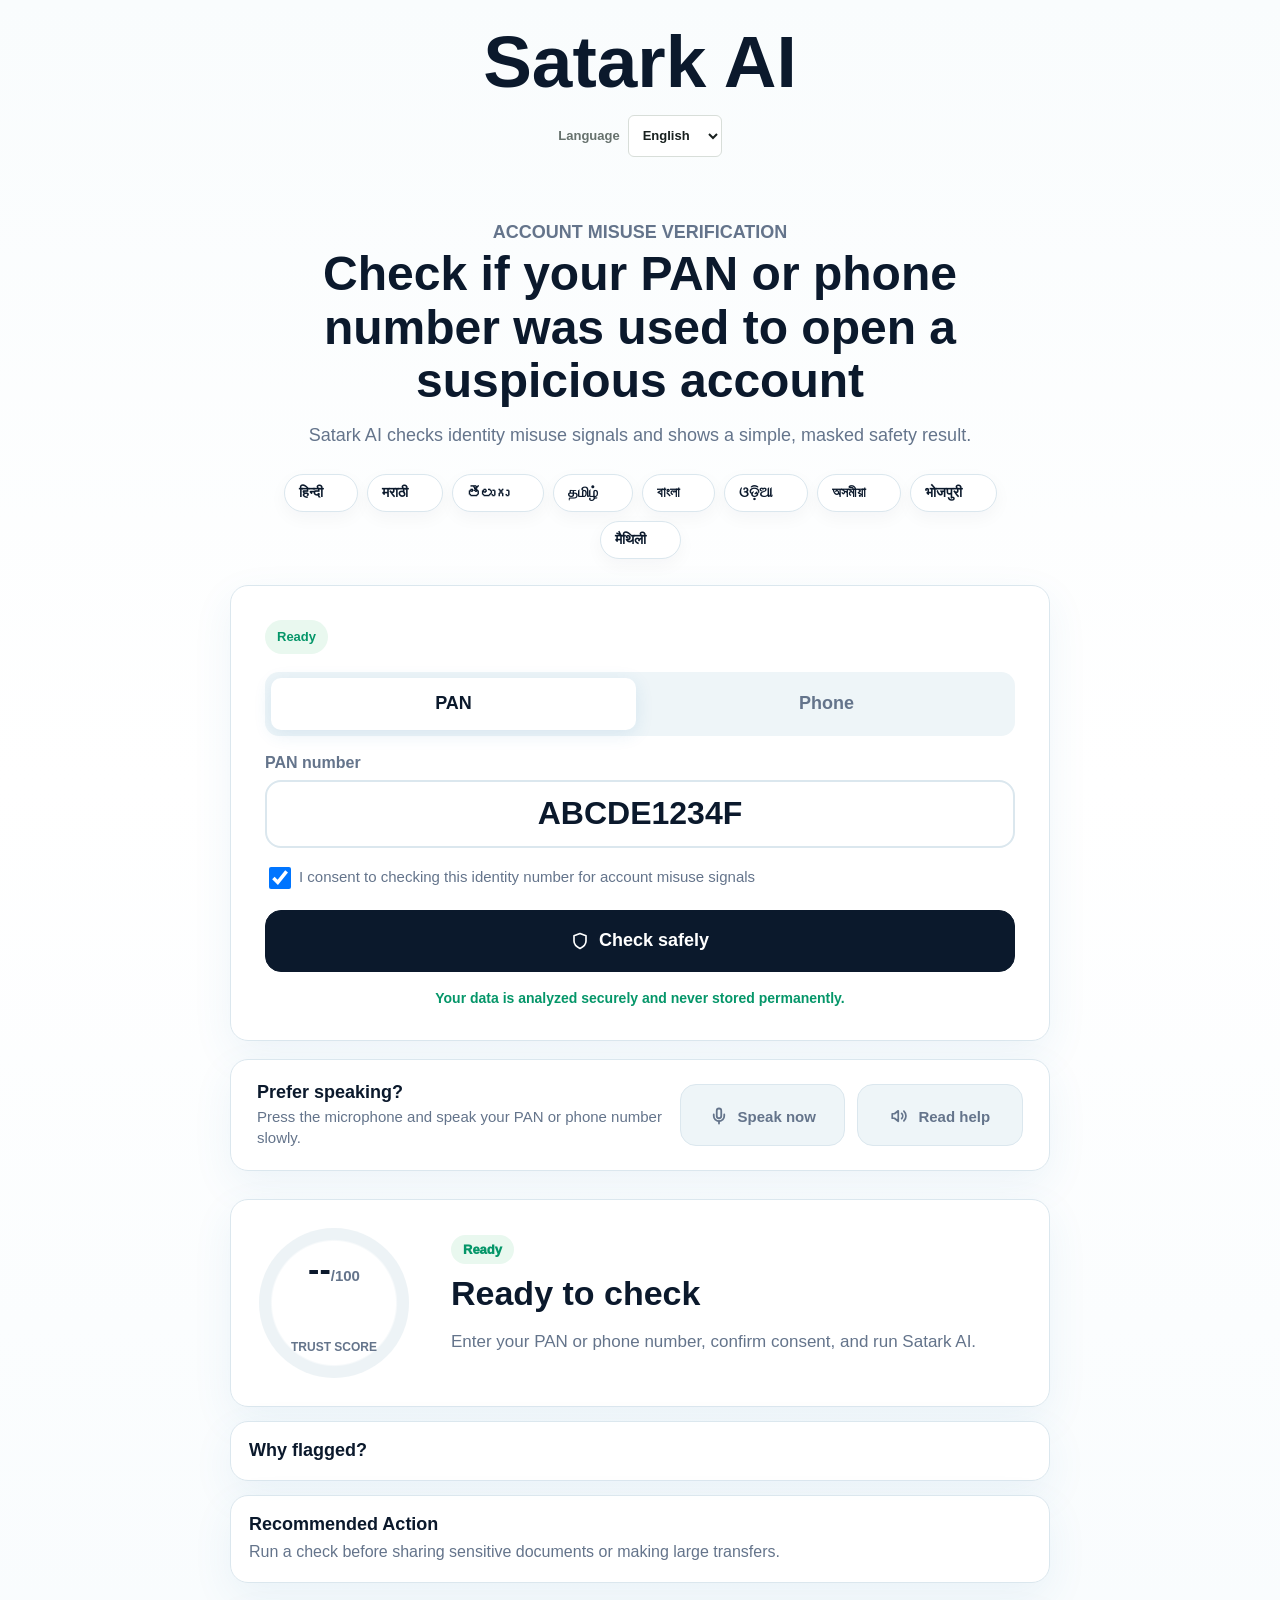
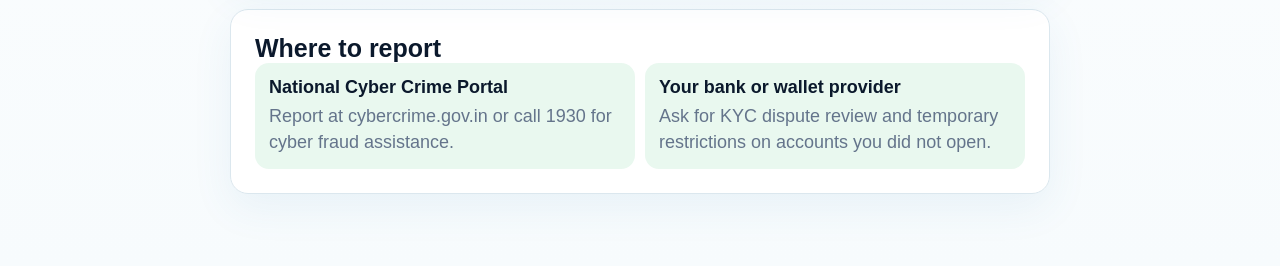
==== commit 309dab21: "Improve Satark AI localization and desktop layout" ====
--- a/frontend/selfcheck.html
+++ b/frontend/selfcheck.html
@@ -9,7 +9,7 @@
   <body class="selfcheck-page satark-page">
     <header class="satark-header">
       <div class="satark-brand">
-        <h1>Satark AI</h1>
+        <h1 data-i18n="brandName">Satark AI</h1>
       </div>
       <div class="satark-header-actions">
         <label class="language-picker">
@@ -23,10 +23,10 @@
             <option value="pa">ਪੰਜਾਬੀ</option>
             <option value="kn">ಕನ್ನಡ</option>
             <option value="bn">বাংলা</option>
-            <option value="or">Odia</option>
-            <option value="as">Assamese</option>
-            <option value="bho">Bhojpuri</option>
-            <option value="mai">Maithili</option>
+            <option value="or">ଓଡ଼ିଆ</option>
+            <option value="as">অসমীয়া</option>
+            <option value="bho">भोजपुरी</option>
+            <option value="mai">मैथिली</option>
           </select>
         </label>
       </div>
@@ -38,6 +38,17 @@
           <p class="eyebrow" data-i18n="misuseVerification">Account misuse verification</p>
           <h2 data-i18n="heroTitle">Check if your PAN or phone number was used to open a suspicious account</h2>
           <p data-i18n="heroBody">Satark AI checks identity misuse signals and shows a simple, masked safety result.</p>
+          <div id="languagePills" class="satark-language-pills" aria-label="Regional language routing">
+            <button type="button" data-language-pill="hi">हिन्दी</button>
+            <button type="button" data-language-pill="mr">मराठी</button>
+            <button type="button" data-language-pill="te">తెలుగు</button>
+            <button type="button" data-language-pill="ta">தமிழ்</button>
+            <button type="button" data-language-pill="bn">বাংলা</button>
+            <button type="button" data-language-pill="or">ଓଡ଼ିଆ</button>
+            <button type="button" data-language-pill="as">অসমীয়া</button>
+            <button type="button" data-language-pill="bho">भोजपुरी</button>
+            <button type="button" data-language-pill="mai">मैथिली</button>
+          </div>
         </div>
 
         <form id="identityCheckForm" class="satark-search-card">
--- a/frontend/styles.css
+++ b/frontend/styles.css
@@ -679,38 +679,38 @@
 }
 
 .satark-page {
-  --satark-bg: #f7fbfd;
-  --satark-blue: #2d7fb8;
-  --satark-blue-soft: #e8f4fb;
-  --satark-green: #2f8f68;
+  --satark-bg: #fbfcfd;
+  --satark-blue: #0b192c;
+  --satark-blue-soft: #eef5f8;
+  --satark-green: #059669;
   --satark-green-soft: #e9f8ef;
-  --satark-ink: #17313b;
-  --satark-muted: #5f7680;
-  --satark-line: #d8e8ef;
+  --satark-ink: #0b192c;
+  --satark-muted: #64748b;
+  --satark-line: #dbe7ee;
   background: var(--satark-bg);
   color: var(--satark-ink);
-  font-family: "Segoe UI", Arial, "Noto Sans", sans-serif;
+  font-family: Manrope, "Aptos Display", "Segoe UI Variable", "Noto Sans", "Noto Sans Devanagari", "Noto Sans Bengali", "Noto Sans Tamil", "Noto Sans Telugu", Arial, sans-serif;
 }
 
 .satark-header {
   display: grid;
-  grid-template-columns: 1fr auto 1fr;
+  grid-template-columns: 1fr;
   align-items: center;
   gap: 16px;
-  width: min(1080px, calc(100% - 32px));
+  width: min(900px, calc(100% - 32px));
   margin: 0 auto;
-  padding: 10px 0 0;
+  padding: 32px 0 10px;
 }
 
 .satark-brand {
-  grid-column: 2;
   text-align: center;
 }
 
 .satark-header h1 {
-  font-size: clamp(32px, 6vw, 50px);
-  font-weight: 650;
+  font-size: clamp(44px, 6.4vw, 76px);
+  font-weight: 850;
   letter-spacing: 0;
+  line-height: 1;
 }
 
 .satark-header-actions {
@@ -718,8 +718,7 @@
   align-items: center;
   gap: 12px;
   flex-wrap: wrap;
-  grid-column: 3;
-  justify-self: end;
+  justify-self: center;
 }
 
 .satark-status,
@@ -748,17 +747,16 @@
 }
 
 .satark-shell {
-  width: min(1080px, calc(100% - 24px));
+  width: min(900px, calc(100% - 24px));
   margin: 0 auto;
   padding: 0 0 36px;
 }
 
 .satark-detection {
-  min-height: calc(100svh - 80px);
   display: grid;
   align-content: start;
-  gap: 14px;
-  padding: 8px 0 30px;
+  gap: 18px;
+  padding: 14px 0 26px;
 }
 
 .satark-hero-copy {
@@ -778,9 +776,9 @@
 }
 
 .satark-hero-copy h2 {
-  font-size: clamp(22px, 4vw, 34px);
-  line-height: 1.18;
-  font-weight: 650;
+  font-size: clamp(26px, 4.2vw, 42px);
+  line-height: 1.12;
+  font-weight: 780;
 }
 
 .satark-hero-copy p {
@@ -789,6 +787,60 @@
   line-height: 1.55;
   margin: 14px auto 0;
   max-width: 650px;
+}
+
+.satark-language-pills {
+  display: flex;
+  flex-wrap: wrap;
+  justify-content: center;
+  gap: 9px;
+  margin-top: 24px;
+}
+
+.satark-language-pills button {
+  position: relative;
+  min-height: 38px;
+  border: 1px solid var(--satark-line);
+  border-radius: 999px;
+  background: #fff;
+  color: var(--satark-ink);
+  cursor: pointer;
+  font: inherit;
+  font-size: 14px;
+  font-weight: 850;
+  padding: 0 34px 0 14px;
+  box-shadow: 0 6px 18px rgba(11, 25, 44, 0.04);
+  transition: transform 180ms ease, border-color 180ms ease, box-shadow 180ms ease, background 180ms ease;
+}
+
+.satark-language-pills button:hover {
+  transform: translateY(-2px);
+  border-color: rgba(11, 25, 44, 0.72);
+  box-shadow: 0 12px 24px rgba(11, 25, 44, 0.08);
+}
+
+.satark-language-pills button::after {
+  content: "";
+  position: absolute;
+  top: 9px;
+  right: 12px;
+  width: 8px;
+  height: 8px;
+  border-radius: 999px;
+  background: var(--satark-green);
+  opacity: 0;
+  transform: scale(0.6);
+  transition: opacity 180ms ease, transform 180ms ease;
+}
+
+.satark-language-pills button.active {
+  border-color: rgba(5, 150, 105, 0.55);
+  background: linear-gradient(180deg, #fff, rgba(233, 248, 239, 0.8));
+}
+
+.satark-language-pills button.active::after {
+  opacity: 1;
+  transform: scale(1);
 }
 
 .satark-search-card,
@@ -807,7 +859,7 @@
 .satark-search-card {
   display: grid;
   gap: 18px;
-  width: min(720px, 100%);
+  width: min(820px, 100%);
   margin: 0 auto;
   padding: clamp(18px, 4vw, 30px);
 }
@@ -910,6 +962,64 @@
   color: var(--satark-blue);
 }
 
+.satark-voice-button {
+  position: relative;
+  overflow: visible;
+  isolation: isolate;
+  transition: transform 180ms ease, box-shadow 220ms ease, border-color 180ms ease, background 180ms ease;
+}
+
+.satark-voice-button:hover {
+  transform: scale(1.05);
+  border-color: rgba(5, 150, 105, 0.32);
+  box-shadow: 0 0 20px rgba(5, 150, 105, 0.15), 0 14px 26px rgba(11, 25, 44, 0.08);
+}
+
+.satark-voice-button.listening {
+  color: #fff;
+  border-color: rgba(5, 150, 105, 0.55);
+  background: linear-gradient(135deg, #059669, #10b981);
+}
+
+.satark-voice-button.listening::after {
+  content: "";
+  position: absolute;
+  inset: -9px;
+  border: 2px solid rgba(5, 150, 105, 0.34);
+  border-radius: 22px;
+  animation: voicePing 1.35s cubic-bezier(0.2, 0.7, 0.2, 1) infinite;
+  z-index: -1;
+}
+
+.satark-voice-button.processing {
+  color: var(--satark-green);
+  background: #fff;
+  border-color: rgba(5, 150, 105, 0.35);
+}
+
+.satark-voice-button.processing::before {
+  content: "";
+  width: 18px;
+  height: 18px;
+  border: 2px solid rgba(5, 150, 105, 0.18);
+  border-top-color: var(--satark-green);
+  border-radius: 50%;
+  animation: spinOutline 0.78s linear infinite;
+}
+
+.satark-voice-button.processing [data-icon] {
+  display: none;
+}
+
+#voiceStatus.processing {
+  display: inline-block;
+  border-radius: 8px;
+  background: linear-gradient(90deg, rgba(100, 116, 139, 0.08) 0%, rgba(5, 150, 105, 0.14) 48%, rgba(100, 116, 139, 0.08) 100%);
+  background-size: 220% 100%;
+  color: transparent;
+  animation: skeletonGlimmer 1.15s ease-in-out infinite;
+}
+
 .satark-microcopy {
   margin: 0;
   color: var(--satark-green);
@@ -919,7 +1029,7 @@
 }
 
 .satark-voice-card {
-  width: min(720px, 100%);
+  width: min(820px, 100%);
   margin: 0 auto;
   display: flex;
   align-items: center;
@@ -943,7 +1053,7 @@
 .satark-result-section {
   display: grid;
   gap: 14px;
-  width: min(720px, 100%);
+  width: min(820px, 100%);
   margin: 0 auto 26px;
   scroll-margin-top: 20px;
 }
@@ -1080,7 +1190,7 @@
 
 .satark-upload-section,
 .satark-help {
-  width: min(720px, 100%);
+  width: min(820px, 100%);
   margin: 0 auto 18px;
   padding: clamp(18px, 4vw, 24px);
 }
@@ -1189,6 +1299,127 @@
   .satark-voice-button,
   .satark-soft-button {
     width: 100%;
+  }
+}
+
+@media (min-width: 900px) {
+  .satark-page {
+    background:
+      linear-gradient(180deg, #f9fcfd 0%, #ffffff 42%, #f7fbfd 100%);
+  }
+
+  .satark-header {
+    width: min(960px, calc(100% - 48px));
+    grid-template-columns: 1fr;
+    padding: 26px 0 12px;
+  }
+
+  .satark-brand {
+    text-align: center;
+  }
+
+  .satark-header h1 {
+    font-size: clamp(56px, 5.7vw, 84px);
+    font-weight: 850;
+  }
+
+  .satark-header-actions {
+    justify-self: center;
+  }
+
+  .satark-shell {
+    width: min(960px, calc(100% - 48px));
+    padding: 10px 0 54px;
+  }
+
+  .satark-detection {
+    min-height: auto;
+    grid-template-columns: 1fr;
+    gap: 18px;
+    padding: 26px 0 28px;
+  }
+
+  .satark-hero-copy {
+    max-width: 820px;
+    margin: 0 auto;
+    text-align: center;
+    border: 0;
+    border-radius: 0;
+    background: transparent;
+    box-shadow: none;
+    padding: 0 12px 8px;
+  }
+
+  .satark-hero-copy h2 {
+    max-width: 820px;
+    font-size: clamp(34px, 3.8vw, 48px);
+  }
+
+  .satark-hero-copy p {
+    margin-left: auto;
+    max-width: 700px;
+  }
+
+  .satark-search-card {
+    width: min(820px, 100%);
+    min-height: auto;
+    margin: 0 auto;
+    padding: 34px;
+  }
+
+  .satark-voice-card {
+    width: min(820px, 100%);
+    margin: 0 auto;
+    align-items: center;
+    flex-direction: row;
+    justify-content: center;
+    padding: 22px 26px;
+  }
+
+  .voice-actions {
+    width: min(380px, 100%);
+    display: grid;
+    grid-template-columns: 1fr 1fr;
+    gap: 12px;
+  }
+
+  .satark-result-section,
+  .satark-help {
+    width: min(820px, 100%);
+  }
+
+  .satark-help-list {
+    grid-template-columns: 1fr 1fr;
+  }
+}
+
+@keyframes voicePing {
+  0% {
+    opacity: 0.65;
+    transform: scale(0.96);
+  }
+  55% {
+    opacity: 0.18;
+    transform: scale(1.1);
+  }
+  100% {
+    opacity: 0;
+    transform: scale(1.18);
+  }
+}
+
+@keyframes spinOutline {
+  to {
+    transform: rotate(360deg);
+  }
+}
+
+@keyframes skeletonGlimmer {
+  from {
+    background-position: 180% 0;
+  }
+  to {
+    background-position: -40% 0;
   }
 }
 
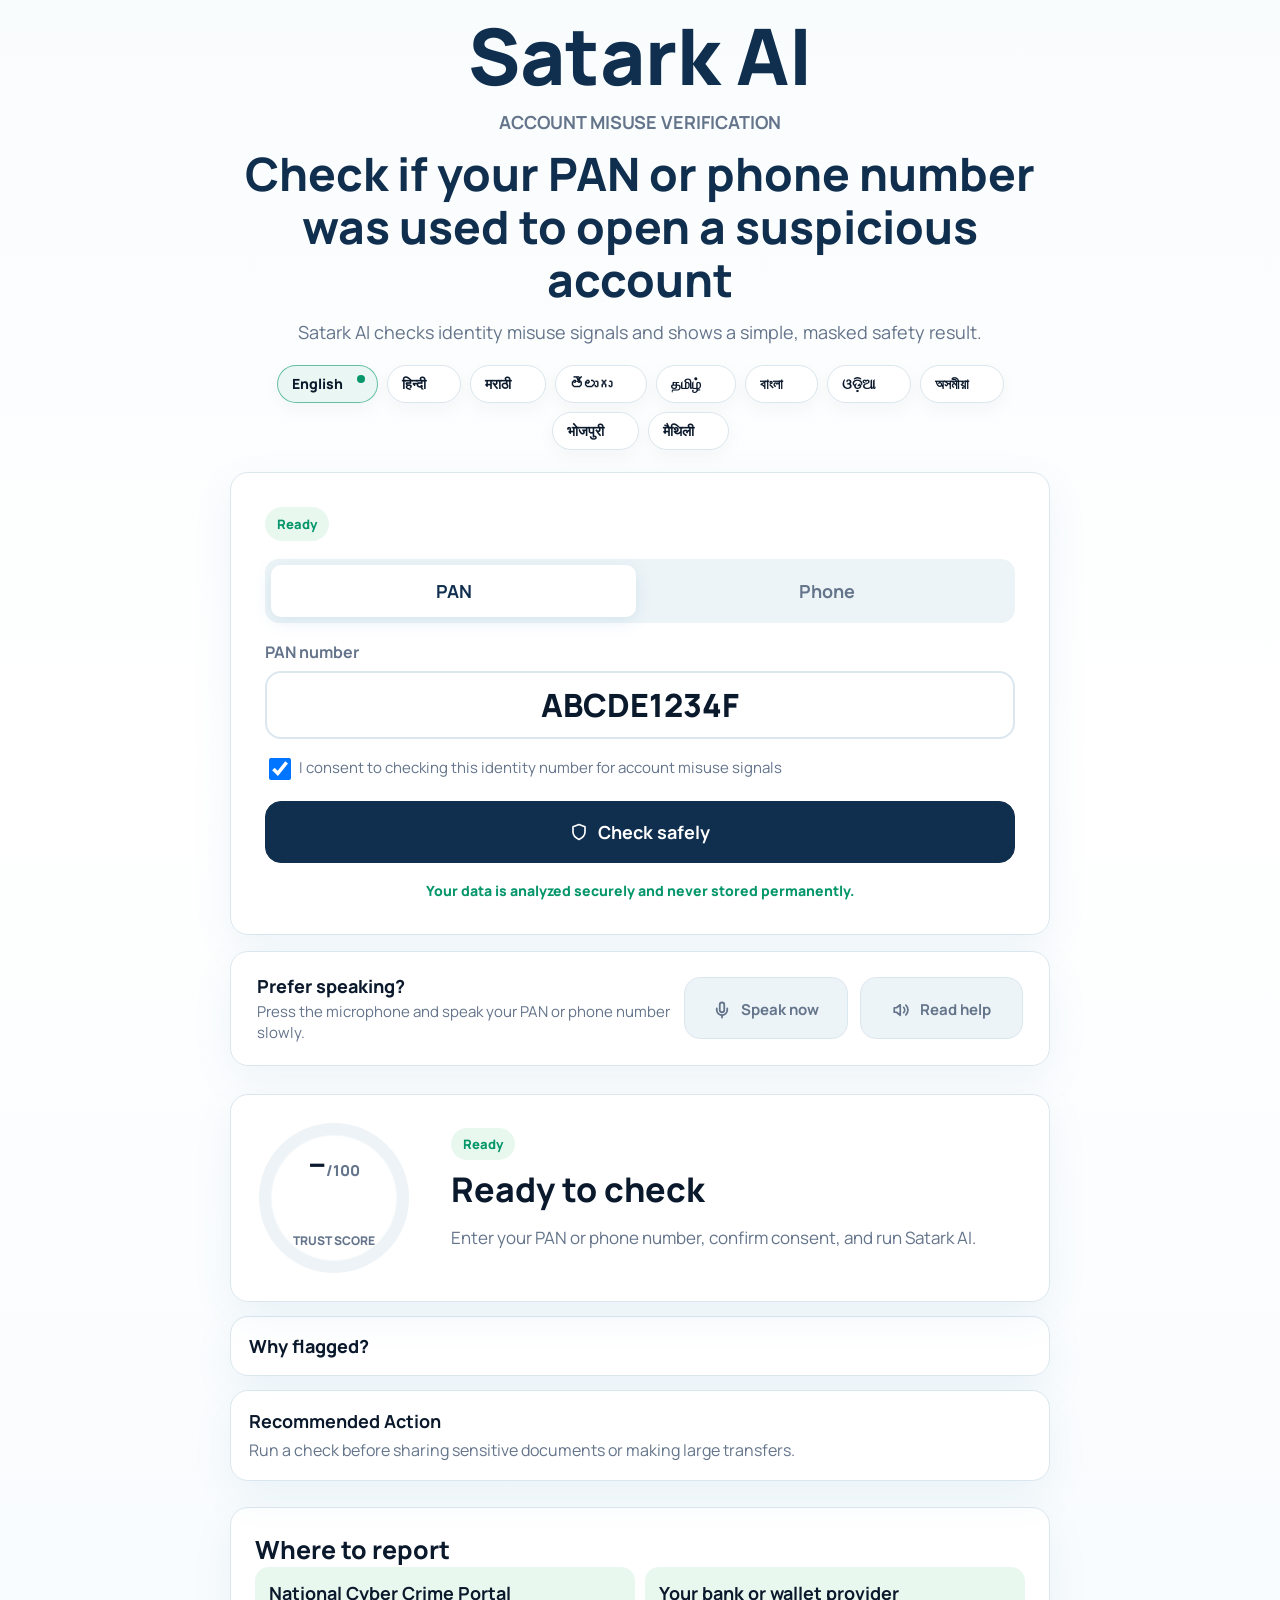
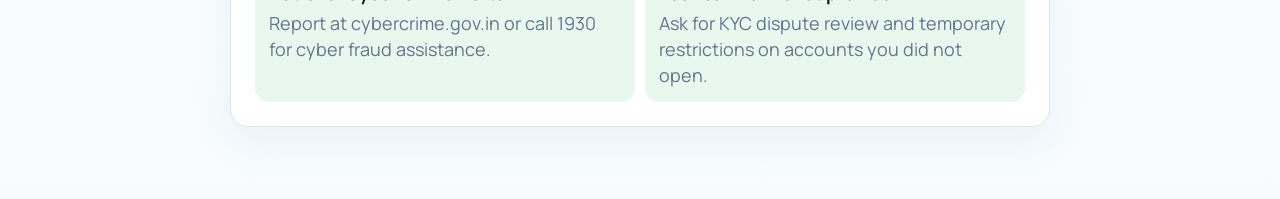
==== commit 6368b4de: "Completed Amazon SQL project" ====
--- a/frontend/selfcheck.html
+++ b/frontend/selfcheck.html
@@ -4,6 +4,9 @@
     <meta charset="utf-8" />
     <meta name="viewport" content="width=device-width, initial-scale=1" />
     <title>Satark AI</title>
+    <link rel="preconnect" href="https://fonts.googleapis.com" />
+    <link rel="preconnect" href="https://fonts.gstatic.com" crossorigin />
+    <link href="https://fonts.googleapis.com/css2?family=Manrope:wght@400;500;600;700;800&display=swap" rel="stylesheet" />
     <link rel="stylesheet" href="styles.css" />
   </head>
   <body class="selfcheck-page satark-page">
@@ -12,23 +15,6 @@
         <h1 data-i18n="brandName">Satark AI</h1>
       </div>
       <div class="satark-header-actions">
-        <label class="language-picker">
-          <span data-i18n="language">Language</span>
-          <select id="languageSelect" aria-label="Language">
-            <option value="en">English</option>
-            <option value="hi">हिन्दी</option>
-            <option value="mr">मराठी</option>
-            <option value="ta">தமிழ்</option>
-            <option value="te">తెలుగు</option>
-            <option value="pa">ਪੰਜਾਬੀ</option>
-            <option value="kn">ಕನ್ನಡ</option>
-            <option value="bn">বাংলা</option>
-            <option value="or">ଓଡ଼ିଆ</option>
-            <option value="as">অসমীয়া</option>
-            <option value="bho">भोजपुरी</option>
-            <option value="mai">मैथिली</option>
-          </select>
-        </label>
       </div>
     </header>
 
@@ -39,6 +25,7 @@
           <h2 data-i18n="heroTitle">Check if your PAN or phone number was used to open a suspicious account</h2>
           <p data-i18n="heroBody">Satark AI checks identity misuse signals and shows a simple, masked safety result.</p>
           <div id="languagePills" class="satark-language-pills" aria-label="Regional language routing">
+            <button type="button" data-language-pill="en">English</button>
             <button type="button" data-language-pill="hi">हिन्दी</button>
             <button type="button" data-language-pill="mr">मराठी</button>
             <button type="button" data-language-pill="te">తెలుగు</button>
--- a/frontend/styles.css
+++ b/frontend/styles.css
@@ -680,37 +680,49 @@
 
 .satark-page {
   --satark-bg: #fbfcfd;
-  --satark-blue: #0b192c;
-  --satark-blue-soft: #eef5f8;
+  --satark-blue: #102f4f;
+  --satark-blue-soft: #edf4f7;
   --satark-green: #059669;
   --satark-green-soft: #e9f8ef;
   --satark-ink: #0b192c;
   --satark-muted: #64748b;
   --satark-line: #dbe7ee;
+  --satark-display-font: "Manrope", "Segoe UI Variable Display", "Segoe UI", "Noto Sans", "Noto Sans Devanagari", "Noto Sans Bengali", "Noto Sans Tamil", "Noto Sans Telugu", Arial, sans-serif;
+  --satark-body-font: "Manrope", "Segoe UI Variable Text", "Segoe UI", "Noto Sans", "Noto Sans Devanagari", "Noto Sans Bengali", "Noto Sans Tamil", "Noto Sans Telugu", Arial, sans-serif;
   background: var(--satark-bg);
   color: var(--satark-ink);
-  font-family: Manrope, "Aptos Display", "Segoe UI Variable", "Noto Sans", "Noto Sans Devanagari", "Noto Sans Bengali", "Noto Sans Tamil", "Noto Sans Telugu", Arial, sans-serif;
+  font-family: var(--satark-body-font);
 }
 
 .satark-header {
-  display: grid;
-  grid-template-columns: 1fr;
+  display: flex;
+  flex-direction: column;
   align-items: center;
   gap: 16px;
   width: min(900px, calc(100% - 32px));
   margin: 0 auto;
-  padding: 32px 0 10px;
+  padding: 18px 0 0;
+  text-align: center;
 }
 
 .satark-brand {
+  display: flex;
+  justify-content: center;
+  width: 100%;
   text-align: center;
 }
 
 .satark-header h1 {
-  font-size: clamp(44px, 6.4vw, 76px);
-  font-weight: 850;
+  display: block;
+  width: 100%;
+  max-width: 100%;
+  font-family: var(--satark-display-font);
+  font-size: 72px;
+  font-weight: 800;
   letter-spacing: 0;
-  line-height: 1;
+  line-height: 0.96;
+  margin: 0 auto;
+  text-align: center;
 }
 
 .satark-header-actions {
@@ -719,6 +731,10 @@
   gap: 12px;
   flex-wrap: wrap;
   justify-self: center;
+}
+
+.satark-header-actions:empty {
+  display: none;
 }
 
 .satark-status,
@@ -755,18 +771,28 @@
 .satark-detection {
   display: grid;
   align-content: start;
-  gap: 18px;
-  padding: 14px 0 26px;
+  justify-items: center;
+  gap: 16px;
+  padding: 0 0 26px;
 }
 
 .satark-hero-copy {
+  display: grid;
+  justify-items: center;
   max-width: 760px;
+  width: 100%;
   margin: 0 auto;
   text-align: center;
 }
 
 .satark-page .eyebrow {
+  display: inline-flex;
+  justify-content: center;
+  width: max-content;
+  max-width: 100%;
   font-weight: 700;
+  text-align: center;
+  margin: 0 auto 10px;
 }
 
 .satark-page strong,
@@ -776,17 +802,22 @@
 }
 
 .satark-hero-copy h2 {
-  font-size: clamp(26px, 4.2vw, 42px);
-  line-height: 1.12;
-  font-weight: 780;
+  font-family: var(--satark-display-font);
+  width: 100%;
+  font-size: 42px;
+  line-height: 1.16;
+  font-weight: 760;
+  margin: 0 auto;
+  text-align: center;
 }
 
 .satark-hero-copy p {
   color: var(--satark-muted);
   font-size: 18px;
   line-height: 1.55;
-  margin: 14px auto 0;
+  margin: 12px auto 0;
   max-width: 650px;
+  text-align: center;
 }
 
 .satark-language-pills {
@@ -794,7 +825,7 @@
   flex-wrap: wrap;
   justify-content: center;
   gap: 9px;
-  margin-top: 24px;
+  margin-top: 18px;
 }
 
 .satark-language-pills button {
@@ -962,26 +993,30 @@
   color: var(--satark-blue);
 }
 
-.satark-voice-button {
+.satark-voice-button,
+.satark-soft-button {
   position: relative;
   overflow: visible;
   isolation: isolate;
   transition: transform 180ms ease, box-shadow 220ms ease, border-color 180ms ease, background 180ms ease;
 }
 
-.satark-voice-button:hover {
+.satark-voice-button:hover,
+.satark-soft-button:hover {
   transform: scale(1.05);
   border-color: rgba(5, 150, 105, 0.32);
   box-shadow: 0 0 20px rgba(5, 150, 105, 0.15), 0 14px 26px rgba(11, 25, 44, 0.08);
 }
 
-.satark-voice-button.listening {
+.satark-voice-button.listening,
+.satark-soft-button.speaking {
   color: #fff;
   border-color: rgba(5, 150, 105, 0.55);
   background: linear-gradient(135deg, #059669, #10b981);
 }
 
-.satark-voice-button.listening::after {
+.satark-voice-button.listening::after,
+.satark-soft-button.speaking::after {
   content: "";
   position: absolute;
   inset: -9px;
@@ -1267,15 +1302,27 @@
   }
 
   .satark-header {
-    display: grid;
-    grid-template-columns: 1fr;
+    display: flex;
+    align-items: center;
   }
 
   .satark-brand,
   .satark-header-actions {
-    grid-column: auto;
     justify-self: stretch;
     text-align: center;
+  }
+
+  .satark-brand {
+    justify-content: center;
+  }
+
+  .satark-header h1 {
+    width: 100%;
+    font-size: 50px;
+  }
+
+  .satark-hero-copy h2 {
+    font-size: 32px;
   }
 
   .satark-detection {
@@ -1310,8 +1357,9 @@
 
   .satark-header {
     width: min(960px, calc(100% - 48px));
-    grid-template-columns: 1fr;
-    padding: 26px 0 12px;
+    display: flex;
+    align-items: center;
+    padding: 18px 0 0;
   }
 
   .satark-brand {
@@ -1319,8 +1367,9 @@
   }
 
   .satark-header h1 {
-    font-size: clamp(56px, 5.7vw, 84px);
-    font-weight: 850;
+    width: 100%;
+    font-size: 78px;
+    font-weight: 800;
   }
 
   .satark-header-actions {
@@ -1329,17 +1378,20 @@
 
   .satark-shell {
     width: min(960px, calc(100% - 48px));
-    padding: 10px 0 54px;
+    padding: 0 0 54px;
   }
 
   .satark-detection {
     min-height: auto;
     grid-template-columns: 1fr;
-    gap: 18px;
-    padding: 26px 0 28px;
+    justify-items: center;
+    gap: 16px;
+    padding: 0 0 28px;
   }
 
   .satark-hero-copy {
+    display: grid;
+    justify-items: center;
     max-width: 820px;
     margin: 0 auto;
     text-align: center;
@@ -1347,17 +1399,20 @@
     border-radius: 0;
     background: transparent;
     box-shadow: none;
-    padding: 0 12px 8px;
+    padding: 0 12px 6px;
   }
 
   .satark-hero-copy h2 {
     max-width: 820px;
-    font-size: clamp(34px, 3.8vw, 48px);
+    font-size: 46px;
+    text-align: center;
   }
 
   .satark-hero-copy p {
     margin-left: auto;
+    margin-right: auto;
     max-width: 700px;
+    text-align: center;
   }
 
   .satark-search-card {
@@ -2078,3 +2133,143 @@
     justify-content: space-between;
   }
 }
+
+/* --- Premium Aesthetics and Typography for Satark AI --- */
+.satark-page {
+  font-family: var(--satark-body-font) !important;
+}
+
+.satark-header h1,
+.satark-hero-copy h2,
+.satark-voice-card strong,
+.satark-result-copy h2,
+.satark-accordion summary,
+.satark-help h2 {
+  font-family: var(--satark-display-font) !important;
+  font-weight: 760 !important;
+  letter-spacing: 0 !important;
+}
+
+.satark-header h1 {
+  font-weight: 800 !important;
+  width: 100% !important;
+  margin-inline: auto !important;
+}
+
+.satark-brand,
+.satark-hero-copy {
+  justify-items: center !important;
+  justify-content: center !important;
+  text-align: center !important;
+}
+
+.satark-page .eyebrow {
+  margin-inline: auto !important;
+  text-align: center !important;
+}
+
+/* Trusted solid navy for main titles */
+.satark-header h1,
+.satark-hero-copy h2 {
+  background: none;
+  -webkit-background-clip: initial;
+  -webkit-text-fill-color: var(--satark-blue);
+  background-clip: initial;
+  color: var(--satark-blue);
+  display: block;
+  text-align: center;
+}
+
+/* Premium Card Transitions */
+.satark-search-card,
+.satark-voice-card,
+.satark-result-card,
+.satark-help article {
+  transition: transform 300ms cubic-bezier(0.16, 1, 0.3, 1), 
+              box-shadow 300ms cubic-bezier(0.16, 1, 0.3, 1), 
+              border-color 300ms cubic-bezier(0.16, 1, 0.3, 1) !important;
+}
+
+.satark-search-card:hover,
+.satark-voice-card:hover,
+.satark-result-card:hover,
+.satark-help article:hover {
+  transform: translateY(-4px);
+  border-color: rgba(18, 53, 91, 0.18) !important;
+  box-shadow: 0 18px 36px rgba(18, 53, 91, 0.07) !important;
+}
+
+/* Moving Light-Sweep Glimmer Effect Keyframe */
+@keyframes sweep {
+  0% {
+    left: -120%;
+  }
+  100% {
+    left: 120%;
+  }
+}
+
+/* Apply Sweep Glimmer Overlay on Cards */
+.satark-search-card,
+.satark-voice-card,
+.satark-result-card {
+  position: relative;
+  overflow: hidden;
+}
+
+.satark-search-card::after,
+.satark-voice-card::after,
+.satark-result-card::after {
+  content: '';
+  position: absolute;
+  top: 0;
+  left: -120%;
+  width: 30%;
+  height: 100%;
+  background: linear-gradient(
+    to right,
+    transparent 0%,
+    rgba(255, 255, 255, 0.65) 50%,
+    transparent 100%
+  );
+  transform: skewX(-25deg);
+  pointer-events: none;
+}
+
+.satark-search-card:hover::after,
+.satark-voice-card:hover::after,
+.satark-result-card:hover::after {
+  animation: sweep 1.6s cubic-bezier(0.25, 0.46, 0.45, 0.94) infinite;
+}
+
+/* Hover and active states for input elements */
+.satark-input-label input {
+  transition: border-color 220ms ease, box-shadow 220ms ease !important;
+}
+.satark-input-label input:hover {
+  border-color: rgba(18, 53, 91, 0.42);
+}
+
+/* Language pills interactive outlines */
+.satark-language-pills button {
+  transition: transform 200ms ease, border-color 200ms ease, background 200ms ease, box-shadow 200ms ease !important;
+}
+.satark-language-pills button:hover {
+  border-color: var(--satark-blue) !important;
+  box-shadow: 0 4px 12px rgba(11, 25, 44, 0.08) !important;
+  transform: translateY(-2px);
+}
+.satark-language-pills button.active {
+  border-color: rgba(5, 150, 105, 0.58) !important;
+  background: rgba(5, 150, 105, 0.07) !important;
+}
+
+/* Interactive Tabs styling */
+.satark-tabs button {
+  transition: background-color 200ms ease, color 200ms ease, box-shadow 200ms ease !important;
+}
+.satark-tabs button:hover:not(.active) {
+  background: rgba(11, 25, 44, 0.04);
+  color: var(--satark-blue);
+}
+
